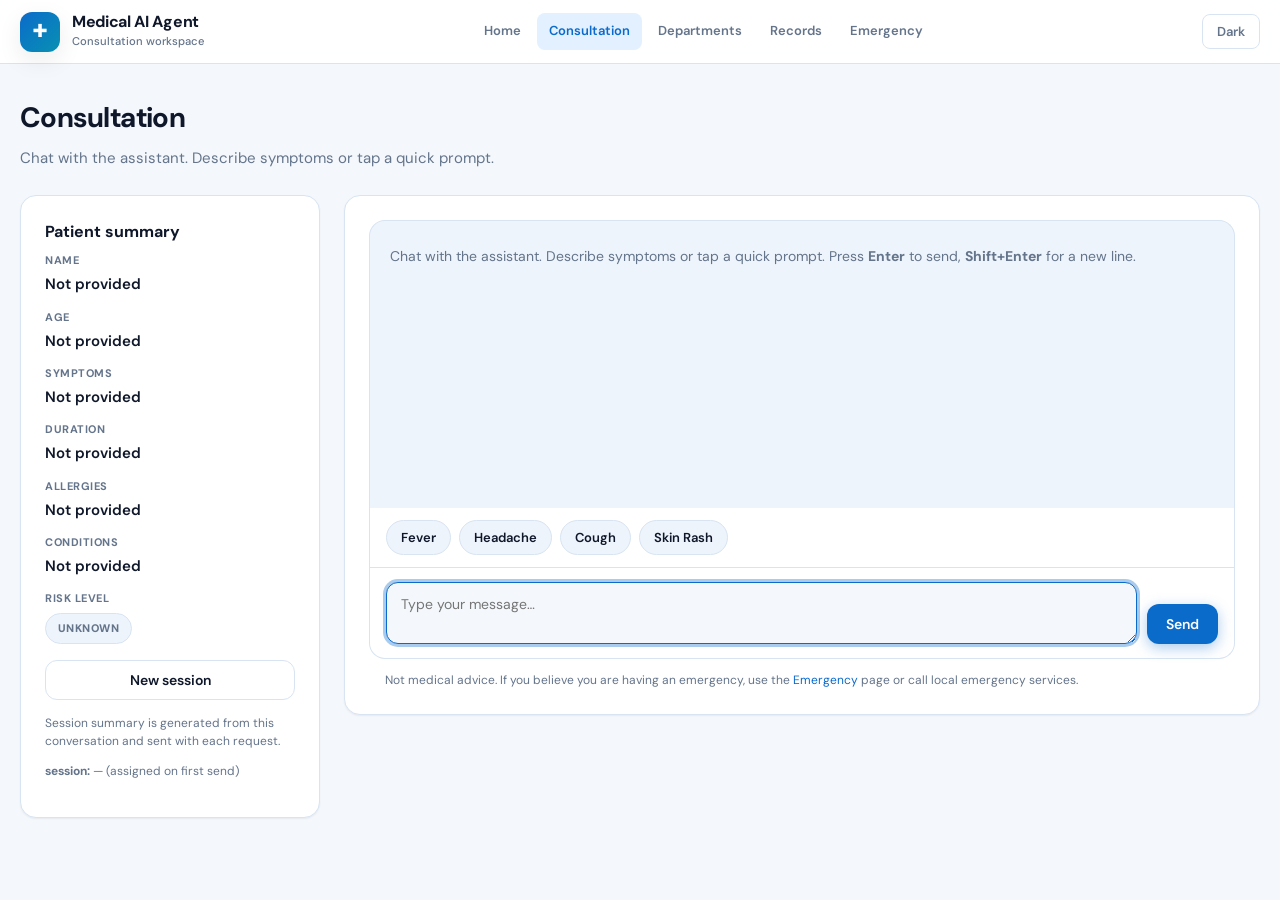
==== static/pages/consult.html @ 0b613ffb "Add lightweight MCP-style adapter layer" ====
<!DOCTYPE html>
<html lang="en">
  <head>
    <meta charset="utf-8" />
    <meta name="viewport" content="width=device-width, initial-scale=1" />
    <title>Consultation · Medical AI Agent</title>
    <link rel="stylesheet" href="/static/styles.css" />
  </head>
  <body>
    <div class="shell">
      <header class="nav" role="banner">
        <div class="nav__inner">
          <a href="/" class="nav__brand" data-nav="/">
            <span class="nav__logo" aria-hidden="true">✚</span>
            <div class="nav__titles">
              <p class="nav__title">Medical AI Agent</p>
              <p class="nav__subtitle">Consultation workspace</p>
            </div>
          </a>
          <nav class="nav__links" aria-label="Primary">
            <a href="/" class="nav__link" data-nav="/">Home</a>
            <a href="/static/pages/consult.html" class="nav__link" data-nav="/static/pages/consult.html">Consultation</a>
            <a href="/static/pages/departments.html" class="nav__link" data-nav="/static/pages/departments.html">Departments</a>
            <a href="/static/pages/records.html" class="nav__link" data-nav="/static/pages/records.html">Records</a>
            <a href="/static/pages/emergency.html" class="nav__link" data-nav="/static/pages/emergency.html">Emergency</a>
          </nav>
          <div class="nav__actions">
            <button type="button" class="btn btn--ghost btn--sm" id="themeToggle">Dark</button>
            <button type="button" class="nav__mobile-toggle" id="navMobileToggle" aria-label="Open menu" aria-expanded="false">
              <svg width="20" height="20" viewBox="0 0 24 24" fill="none" stroke="currentColor" stroke-width="2" aria-hidden="true">
                <path d="M4 6h16M4 12h16M4 18h16" />
              </svg>
            </button>
          </div>
        </div>
        <div class="nav__drawer" id="navDrawer">
          <a href="/" class="nav__link" data-nav="/">Home</a>
          <a href="/static/pages/consult.html" class="nav__link" data-nav="/static/pages/consult.html">Consultation</a>
          <a href="/static/pages/departments.html" class="nav__link" data-nav="/static/pages/departments.html">Departments</a>
          <a href="/static/pages/records.html" class="nav__link" data-nav="/static/pages/records.html">Records</a>
          <a href="/static/pages/emergency.html" class="nav__link" data-nav="/static/pages/emergency.html">Emergency</a>
        </div>
      </header>

      <main class="main">
        <div class="container container--wide">
          <header class="page-head">
            <h1>Consultation</h1>
            <p>Chat with the assistant. Describe symptoms or tap a quick prompt.</p>
          </header>

          <div class="consult-layout">
            <aside class="card patient-card" aria-label="Session summary">
              <h2 class="card__title" style="font-size: 1rem">Patient summary</h2>
              <p class="card__meta" id="deptContextLine" style="display: none"></p>
              <dl>
                <div>
                  <dt>Name</dt>
                  <dd id="sumName">Not provided</dd>
                </div>
                <div>
                  <dt>Age</dt>
                  <dd id="sumAge">Not provided</dd>
                </div>
                <div>
                  <dt>Symptoms</dt>
                  <dd id="sumSymptoms">Not provided</dd>
                </div>
                <div>
                  <dt>Duration</dt>
                  <dd id="sumDuration">Not provided</dd>
                </div>
                <div>
                  <dt>Allergies</dt>
                  <dd id="sumAllergies">Not provided</dd>
                </div>
                <div>
                  <dt>Conditions</dt>
                  <dd id="sumConditions">Not provided</dd>
                </div>
                <div>
                  <dt>Risk level</dt>
                  <dd style="margin-top: 6px">
                    <span id="sumRisk" class="risk-badge risk-badge--unknown" data-risk="unknown">Unknown</span>
                  </dd>
                </div>
              </dl>
              <button type="button" class="btn btn--secondary btn--block" id="newSessionBtn" style="margin-top: 16px">
                New session
              </button>
              <p class="muted" style="margin-top: 14px; font-size: 0.75rem; line-height: 1.5">
                Session summary is generated from this conversation and sent with each request.
              </p>
              <p class="muted" style="margin-top: 10px; font-size: 0.75rem">
                <strong>session:</strong> <span id="sessionIdDisplay">—</span>
              </p>
            </aside>

            <section class="card chat-panel" aria-label="Chat">
              <div class="chat-messages" id="messages" role="log" aria-live="polite" aria-relevant="additions">
                <div id="welcomeEmpty" class="muted" style="padding: 8px 4px 16px; font-size: 0.875rem; line-height: 1.6">
                  Chat with the assistant. Describe symptoms or tap a quick prompt. Press <strong>Enter</strong> to send,
                  <strong>Shift+Enter</strong> for a new line.
                </div>
              </div>
              <div class="chips" aria-label="Quick prompts">
                <button type="button" class="chip" data-chip="I have had a fever and cough for two days.">Fever</button>
                <button type="button" class="chip" data-chip="I have a severe headache and sensitivity to light.">Headache</button>
                <button type="button" class="chip" data-chip="I have a dry cough that is getting worse.">Cough</button>
                <button type="button" class="chip" data-chip="I have an itchy skin rash on my arms for three days.">Skin Rash</button>
              </div>
              <div class="chat-input-row">
                <label class="sr-only" for="messageInput">Message</label>
                <textarea id="messageInput" rows="2" placeholder="Type your message…"></textarea>
                <button type="button" class="btn btn--primary" id="sendBtn">Send</button>
              </div>
              <p class="muted" style="padding: 12px 16px 0; margin: 0; font-size: 0.75rem">
                Not medical advice. If you believe you are having an emergency, use the <a href="/static/pages/emergency.html">Emergency</a> page or call local emergency services.
              </p>
            </section>
          </div>
        </div>
      </main>
    </div>
    <script src="/static/app.js" defer></script>
    <script src="/static/consult.js" defer></script>
    <script>
      (function () {
        var params = new URLSearchParams(window.location.search);
        var dept = params.get("dept");
        var line = document.getElementById("deptContextLine");
        if (dept && line) {
          line.style.display = "block";
          line.textContent = "Booking context: " + decodeURIComponent(dept.replace(/\+/g, " "));
        }
      })();
    </script>
  </body>
</html>
---- static/styles.css ----
/* Medical AI Agent — interview-grade UI (no build step, no framework) */

@import url("https://fonts.googleapis.com/css2?family=DM+Sans:ital,opsz,wght@0,9..40,400;0,9..40,500;0,9..40,600;0,9..40,700;1,9..40,400&display=swap");

:root {
  --font: "DM Sans", system-ui, -apple-system, "Segoe UI", Roboto, sans-serif;
  --radius-sm: 8px;
  --radius-md: 12px;
  --radius-lg: 16px;
  --radius-xl: 22px;
  --shadow-sm: 0 1px 2px rgba(15, 23, 42, 0.06);
  --shadow-md: 0 8px 24px rgba(15, 23, 42, 0.08);
  --shadow-lg: 0 20px 50px rgba(15, 23, 42, 0.12);
  --transition: 0.2s ease;
  --nav-h: 64px;

  /* Light — medical blue + white */
  --bg: #f4f8fc;
  --bg-elevated: #ffffff;
  --surface: #ffffff;
  --surface-muted: #eef4fb;
  --border: #d8e4f2;
  --text: #0f172a;
  --text-muted: #64748b;
  --primary: #0b6bcb;
  --primary-hover: #0959ad;
  --primary-soft: #e3f0ff;
  --accent: #0d9488;
  --danger: #dc2626;
  --danger-soft: #fef2f2;
  --success: #059669;
  --ring: rgba(11, 107, 203, 0.35);
}

html.theme-dark {
  --bg: #0f1419;
  --bg-elevated: #151c24;
  --surface: #1a222d;
  --surface-muted: #222c38;
  --border: #2d3a4a;
  --text: #f1f5f9;
  --text-muted: #94a3b8;
  --primary: #3b9eff;
  --primary-hover: #62b0ff;
  --primary-soft: #1a3048;
  --accent: #2dd4bf;
  --danger: #f87171;
  --danger-soft: #3f1d1d;
  --success: #34d399;
  --ring: rgba(59, 158, 255, 0.4);
}

*,
*::before,
*::after {
  box-sizing: border-box;
}

html {
  scroll-behavior: smooth;
}

body {
  margin: 0;
  min-height: 100vh;
  font-family: var(--font);
  font-size: 15px;
  line-height: 1.55;
  color: var(--text);
  background: var(--bg);
  -webkit-font-smoothing: antialiased;
}

a {
  color: var(--primary);
  text-decoration: none;
  transition: color var(--transition);
}

a:hover {
  color: var(--primary-hover);
  text-decoration: underline;
  text-underline-offset: 3px;
}

code {
  font-family: ui-monospace, SFMono-Regular, Menlo, Consolas, monospace;
  font-size: 0.9em;
  padding: 2px 7px;
  border-radius: 6px;
  background: var(--surface-muted);
  border: 1px solid var(--border);
}

/* ---------- Layout ---------- */
.shell {
  min-height: 100vh;
  display: flex;
  flex-direction: column;
}

.main {
  flex: 1;
  padding-top: var(--nav-h);
}

.container {
  width: 100%;
  max-width: 1120px;
  margin: 0 auto;
  padding: 0 20px;
}

.container--wide {
  max-width: 1280px;
}

/* ---------- Nav ---------- */
.nav {
  position: fixed;
  top: 0;
  left: 0;
  right: 0;
  z-index: 100;
  height: var(--nav-h);
  border-bottom: 1px solid var(--border);
  background: color-mix(in srgb, var(--surface) 92%, transparent);
  backdrop-filter: blur(12px);
  -webkit-backdrop-filter: blur(12px);
}

.nav__inner {
  height: 100%;
  max-width: 1280px;
  margin: 0 auto;
  padding: 0 20px;
  display: flex;
  align-items: center;
  justify-content: space-between;
  gap: 16px;
}

.nav__brand {
  display: flex;
  align-items: center;
  gap: 12px;
  min-width: 0;
  color: inherit;
  text-decoration: none;
}

.nav__brand:hover {
  text-decoration: none;
  color: inherit;
}

.nav__logo {
  width: 40px;
  height: 40px;
  border-radius: var(--radius-md);
  background: linear-gradient(135deg, var(--primary) 0%, #0891b2 100%);
  display: grid;
  place-items: center;
  color: #fff;
  font-size: 18px;
  font-weight: 700;
  box-shadow: var(--shadow-md);
  flex-shrink: 0;
}

.nav__titles {
  min-width: 0;
}

.nav__title {
  font-size: 1rem;
  font-weight: 700;
  letter-spacing: -0.02em;
  margin: 0;
  line-height: 1.2;
  white-space: nowrap;
  overflow: hidden;
  text-overflow: ellipsis;
}

.nav__subtitle {
  margin: 2px 0 0;
  font-size: 0.7rem;
  color: var(--text-muted);
  font-weight: 500;
}

.nav__links {
  display: none;
  align-items: center;
  gap: 4px;
}

@media (min-width: 900px) {
  .nav__links {
    display: flex;
  }
}

.nav__link {
  padding: 8px 12px;
  border-radius: var(--radius-sm);
  font-size: 0.8125rem;
  font-weight: 600;
  color: var(--text-muted);
  transition: background var(--transition), color var(--transition);
}

.nav__link:hover {
  background: var(--surface-muted);
  color: var(--text);
  text-decoration: none;
}

.nav__link.is-active {
  color: var(--primary);
  background: var(--primary-soft);
}

.nav__actions {
  display: flex;
  align-items: center;
  gap: 8px;
  flex-shrink: 0;
}

.nav__mobile-toggle {
  display: flex;
  width: 40px;
  height: 40px;
  border: 1px solid var(--border);
  border-radius: var(--radius-sm);
  background: var(--surface);
  align-items: center;
  justify-content: center;
  cursor: pointer;
  color: var(--text);
}

@media (min-width: 900px) {
  .nav__mobile-toggle {
    display: none;
  }
}

.nav__drawer {
  display: none;
  position: fixed;
  top: var(--nav-h);
  left: 0;
  right: 0;
  background: var(--surface);
  border-bottom: 1px solid var(--border);
  padding: 12px 20px 20px;
  flex-direction: column;
  gap: 4px;
  z-index: 99;
  box-shadow: var(--shadow-lg);
}

.nav__drawer.is-open {
  display: flex;
}

@media (min-width: 900px) {
  .nav__drawer {
    display: none !important;
  }
}

/* ---------- Buttons ---------- */
.btn {
  display: inline-flex;
  align-items: center;
  justify-content: center;
  gap: 8px;
  padding: 10px 18px;
  font-family: inherit;
  font-size: 0.875rem;
  font-weight: 600;
  border-radius: var(--radius-md);
  border: 1px solid transparent;
  cursor: pointer;
  transition: transform 0.15s ease, box-shadow var(--transition), background var(--transition),
    border-color var(--transition), color var(--transition);
}

.btn:active {
  transform: scale(0.98);
}

.btn--primary {
  background: var(--primary);
  color: #fff;
  box-shadow: 0 4px 14px rgba(11, 107, 203, 0.35);
}

.btn--primary:hover {
  background: var(--primary-hover);
  box-shadow: 0 6px 20px rgba(11, 107, 203, 0.4);
}

.btn--secondary {
  background: var(--surface);
  color: var(--text);
  border-color: var(--border);
}

.btn--secondary:hover {
  background: var(--surface-muted);
  border-color: color-mix(in srgb, var(--primary) 35%, var(--border));
}

.btn--ghost {
  background: transparent;
  color: var(--text-muted);
  border-color: var(--border);
}

.btn--ghost:hover {
  color: var(--text);
  background: var(--surface-muted);
}

.btn--danger {
  background: var(--danger);
  color: #fff;
  border-color: var(--danger);
}

.btn--danger:hover {
  filter: brightness(1.08);
}

.btn--lg {
  padding: 14px 24px;
  font-size: 0.9375rem;
  border-radius: var(--radius-lg);
}

.btn--sm {
  padding: 8px 14px;
  font-size: 0.8125rem;
  border-radius: var(--radius-sm);
}

.btn--block {
  width: 100%;
}

/* ---------- Hero (home) ---------- */
.hero {
  padding: 48px 0 64px;
  position: relative;
  overflow: hidden;
}

.hero::before {
  content: "";
  position: absolute;
  inset: 0;
  background: radial-gradient(ellipse 80% 60% at 50% -20%, color-mix(in srgb, var(--primary) 22%, transparent), transparent 55%);
  pointer-events: none;
}

.hero__grid {
  position: relative;
  display: grid;
  gap: 40px;
  align-items: center;
}

@media (min-width: 880px) {
  .hero__grid {
    grid-template-columns: 1.1fr 0.9fr;
    gap: 48px;
  }
}

.hero__eyebrow {
  display: inline-flex;
  align-items: center;
  gap: 8px;
  font-size: 0.75rem;
  font-weight: 600;
  text-transform: uppercase;
  letter-spacing: 0.06em;
  color: var(--primary);
  margin-bottom: 12px;
}

.hero__dot {
  width: 8px;
  height: 8px;
  border-radius: 50%;
  background: var(--success);
  box-shadow: 0 0 0 4px color-mix(in srgb, var(--success) 25%, transparent);
}

.hero h1 {
  margin: 0 0 16px;
  font-size: clamp(2rem, 4.5vw, 2.75rem);
  font-weight: 700;
  letter-spacing: -0.03em;
  line-height: 1.15;
}

.hero__lead {
  margin: 0 0 28px;
  font-size: 1.0625rem;
  color: var(--text-muted);
  max-width: 36ch;
}

.hero__actions {
  display: flex;
  flex-wrap: wrap;
  gap: 12px;
}

.hero__panel {
  background: var(--surface);
  border: 1px solid var(--border);
  border-radius: var(--radius-xl);
  padding: 24px;
  box-shadow: var(--shadow-lg);
}

.hero__panel h3 {
  margin: 0 0 16px;
  font-size: 0.875rem;
  font-weight: 700;
  color: var(--text-muted);
  text-transform: uppercase;
  letter-spacing: 0.04em;
}

.hero__stat-row {
  display: grid;
  grid-template-columns: repeat(3, 1fr);
  gap: 12px;
}

.hero__stat {
  padding: 14px;
  border-radius: var(--radius-md);
  background: var(--surface-muted);
  border: 1px solid var(--border);
  text-align: center;
}

.hero__stat b {
  display: block;
  font-size: 1.25rem;
  font-weight: 700;
  color: var(--primary);
}

.hero__stat span {
  font-size: 0.6875rem;
  color: var(--text-muted);
  font-weight: 600;
}

/* ---------- Cards ---------- */
.card {
  background: var(--surface);
  border: 1px solid var(--border);
  border-radius: var(--radius-lg);
  padding: 24px;
  box-shadow: var(--shadow-sm);
  transition: box-shadow var(--transition), transform var(--transition), border-color var(--transition);
}

.card:hover {
  box-shadow: var(--shadow-md);
}

.card--interactive:hover {
  transform: translateY(-2px);
  border-color: color-mix(in srgb, var(--primary) 40%, var(--border));
}

.card__title {
  margin: 0 0 8px;
  font-size: 1.0625rem;
  font-weight: 700;
}

.card__meta {
  margin: 0 0 12px;
  font-size: 0.8125rem;
  color: var(--text-muted);
}

.card__body {
  margin: 0;
  font-size: 0.875rem;
  color: var(--text-muted);
  line-height: 1.6;
}

/* ---------- Grid pages ---------- */
.page-head {
  padding: 32px 0 24px;
}

.page-head h1 {
  margin: 0 0 8px;
  font-size: 1.75rem;
  font-weight: 700;
  letter-spacing: -0.02em;
}

.page-head p {
  margin: 0;
  color: var(--text-muted);
  max-width: 56ch;
}

.grid-depts {
  display: grid;
  gap: 20px;
  padding-bottom: 48px;
}

@media (min-width: 640px) {
  .grid-depts {
    grid-template-columns: repeat(2, 1fr);
  }
}

@media (min-width: 1024px) {
  .grid-depts {
    grid-template-columns: repeat(3, 1fr);
  }
}

/* ---------- Consult layout ---------- */
.consult-layout {
  display: grid;
  gap: 24px;
  padding-bottom: 48px;
}

@media (min-width: 960px) {
  .consult-layout {
    grid-template-columns: 300px 1fr;
    align-items: start;
  }
}

.patient-card dl {
  margin: 0;
  display: grid;
  gap: 12px;
}

.patient-card dt {
  font-size: 0.6875rem;
  font-weight: 700;
  text-transform: uppercase;
  letter-spacing: 0.05em;
  color: var(--text-muted);
}

.patient-card dd {
  margin: 4px 0 0;
  font-size: 0.9375rem;
  font-weight: 600;
}

.patient-card .tag-list {
  display: flex;
  flex-wrap: wrap;
  gap: 6px;
  margin-top: 4px;
}

.tag {
  font-size: 0.75rem;
  font-weight: 600;
  padding: 4px 10px;
  border-radius: 999px;
  background: var(--primary-soft);
  color: var(--primary);
  border: 1px solid color-mix(in srgb, var(--primary) 20%, transparent);
}

.chat-panel {
  display: flex;
  flex-direction: column;
  min-height: 520px;
  max-height: calc(100vh - var(--nav-h) - 140px);
}

.chat-messages {
  flex: 1;
  overflow-y: auto;
  padding: 16px;
  background: var(--surface-muted);
  border-radius: var(--radius-lg) var(--radius-lg) 0 0;
  border: 1px solid var(--border);
  border-bottom: none;
  scrollbar-width: thin;
  scrollbar-color: var(--border) transparent;
}

.msg {
  display: flex;
  margin-bottom: 14px;
}

.msg--user {
  justify-content: flex-end;
}

.msg__bubble {
  max-width: min(85%, 560px);
  padding: 12px 16px;
  border-radius: var(--radius-lg);
  font-size: 0.875rem;
  line-height: 1.55;
  white-space: pre-wrap;
  word-break: break-word;
}

.msg--user .msg__bubble {
  background: linear-gradient(135deg, var(--primary) 0%, #0e7490 100%);
  color: #fff;
  border-bottom-right-radius: 6px;
  box-shadow: var(--shadow-md);
}

.msg--assistant .msg__bubble {
  background: var(--surface);
  border: 1px solid var(--border);
  color: var(--text);
  border-bottom-left-radius: 6px;
  box-shadow: var(--shadow-sm);
}

.msg__meta {
  margin-top: 8px;
  display: flex;
  flex-wrap: wrap;
  gap: 6px;
}

.badge {
  font-size: 0.6875rem;
  font-weight: 700;
  padding: 4px 10px;
  border-radius: 999px;
  border: 1px solid var(--border);
  background: var(--surface-muted);
  color: var(--text-muted);
}

.badge--emergency {
  border-color: #fecaca;
  background: var(--danger-soft);
  color: var(--danger);
}

/* Session summary — risk level (consultation sidebar) */
.risk-badge {
  display: inline-flex;
  align-items: center;
  font-size: 0.6875rem;
  font-weight: 800;
  letter-spacing: 0.04em;
  text-transform: uppercase;
  padding: 6px 12px;
  border-radius: 999px;
  border: 1px solid var(--border);
  transition: background var(--transition), border-color var(--transition), color var(--transition);
}

.risk-badge--unknown {
  background: var(--surface-muted);
  color: var(--text-muted);
  border-color: var(--border);
}

.risk-badge--routine {
  background: color-mix(in srgb, var(--primary) 12%, var(--surface));
  color: var(--primary);
  border-color: color-mix(in srgb, var(--primary) 35%, var(--border));
}

.risk-badge--monitor {
  background: color-mix(in srgb, #d97706 14%, var(--surface));
  color: #b45309;
  border-color: color-mix(in srgb, #d97706 35%, var(--border));
}

html.theme-dark .risk-badge--monitor {
  color: #fbbf24;
}

.risk-badge--emergency {
  background: var(--danger-soft);
  color: var(--danger);
  border-color: color-mix(in srgb, var(--danger) 45%, var(--border));
  box-shadow: 0 0 0 1px color-mix(in srgb, var(--danger) 12%, transparent);
}

.chips {
  display: flex;
  flex-wrap: wrap;
  gap: 8px;
  padding: 12px 16px;
  border: 1px solid var(--border);
  border-top: none;
  background: var(--surface);
}

.chip {
  font-family: inherit;
  font-size: 0.8125rem;
  font-weight: 600;
  padding: 8px 14px;
  border-radius: 999px;
  border: 1px solid var(--border);
  background: var(--surface-muted);
  color: var(--text);
  cursor: pointer;
  transition: background var(--transition), border-color var(--transition), transform 0.12s ease;
}

.chip:hover {
  border-color: var(--primary);
  background: var(--primary-soft);
  color: var(--primary);
}

.chip:active {
  transform: scale(0.97);
}

.chat-input-row {
  display: flex;
  gap: 10px;
  padding: 14px 16px;
  border: 1px solid var(--border);
  border-top: none;
  background: var(--surface);
  border-radius: 0 0 var(--radius-lg) var(--radius-lg);
  align-items: flex-end;
}

.chat-input-row textarea {
  flex: 1;
  min-height: 48px;
  max-height: 140px;
  resize: vertical;
  padding: 12px 14px;
  font-family: inherit;
  font-size: 0.875rem;
  border: 1px solid var(--border);
  border-radius: var(--radius-md);
  background: var(--bg);
  color: var(--text);
  transition: border-color var(--transition), box-shadow var(--transition);
}

.chat-input-row textarea:focus {
  outline: none;
  border-color: var(--primary);
  box-shadow: 0 0 0 3px var(--ring);
}

.typing-indicator {
  display: inline-flex;
  align-items: center;
  gap: 8px;
  padding: 10px 14px;
  border-radius: 999px;
  background: var(--surface);
  border: 1px solid var(--border);
  font-size: 0.75rem;
  color: var(--text-muted);
}

.typing-indicator__dot {
  width: 6px;
  height: 6px;
  border-radius: 50%;
  background: var(--primary);
  animation: pulse-dot 1.2s ease-in-out infinite;
}

.typing-indicator__dot:nth-child(2) {
  animation-delay: 0.15s;
}

.typing-indicator__dot:nth-child(3) {
  animation-delay: 0.3s;
}

@keyframes pulse-dot {
  0%,
  100% {
    opacity: 0.35;
    transform: scale(0.9);
  }
  50% {
    opacity: 1;
    transform: scale(1);
  }
}

/* ---------- Records accordion ---------- */
.acc-item {
  border: 1px solid var(--border);
  border-radius: var(--radius-md);
  margin-bottom: 10px;
  overflow: hidden;
  background: var(--surface);
}

.acc-item summary {
  padding: 16px 18px;
  cursor: pointer;
  font-weight: 600;
  list-style: none;
  display: flex;
  justify-content: space-between;
  align-items: center;
  gap: 12px;
  transition: background var(--transition);
}

.acc-item summary::-webkit-details-marker {
  display: none;
}

.acc-item summary:hover {
  background: var(--surface-muted);
}

.acc-item summary .acc-date {
  font-size: 0.8125rem;
  font-weight: 700;
  color: var(--primary);
}

.acc-body {
  padding: 0 18px 18px;
  font-size: 0.875rem;
  color: var(--text-muted);
  border-top: 1px solid var(--border);
  padding-top: 14px;
}

/* ---------- Emergency page ---------- */
.emergency-hero {
  padding: 40px 0 32px;
  text-align: center;
  border-radius: 0 0 var(--radius-xl) var(--radius-xl);
  background: linear-gradient(180deg, color-mix(in srgb, var(--danger) 18%, var(--surface)) 0%, var(--surface) 100%);
  border-bottom: 1px solid var(--border);
  margin-bottom: 32px;
}

.emergency-hero h1 {
  margin: 0 0 12px;
  font-size: clamp(1.5rem, 4vw, 2rem);
  font-weight: 800;
  color: var(--danger);
}

.emergency-hero p {
  margin: 0 auto;
  max-width: 42ch;
  color: var(--text-muted);
  font-size: 0.9375rem;
}

.emergency-actions {
  display: grid;
  gap: 12px;
  max-width: 480px;
  margin: 0 auto 40px;
}

@media (min-width: 520px) {
  .emergency-actions {
    grid-template-columns: 1fr 1fr;
  }
}

.disclaimer-bar {
  padding: 16px 20px;
  text-align: center;
  font-size: 0.8125rem;
  color: var(--text-muted);
  border-top: 1px solid var(--border);
  background: var(--surface);
}

/* Pin emergency disclaimer to viewport bottom when content is short */
.shell > footer.disclaimer-bar {
  margin-top: auto;
}

/* ---------- Footer strip (home) ---------- */
.footer-links {
  padding: 24px 0 40px;
  text-align: center;
  font-size: 0.8125rem;
  color: var(--text-muted);
}

.footer-links a {
  margin: 0 10px;
  font-weight: 600;
}

/* ---------- Utilities ---------- */
.muted {
  color: var(--text-muted);
}

.sr-only {
  position: absolute;
  width: 1px;
  height: 1px;
  padding: 0;
  margin: -1px;
  overflow: hidden;
  clip: rect(0, 0, 0, 0);
  border: 0;
}

.hidden {
  display: none !important;
}

.error-bubble {
  max-width: 90%;
  padding: 12px 16px;
  border-radius: var(--radius-md);
  background: var(--danger-soft);
  border: 1px solid color-mix(in srgb, var(--danger) 35%, transparent);
  color: var(--danger);
  font-size: 0.875rem;
}
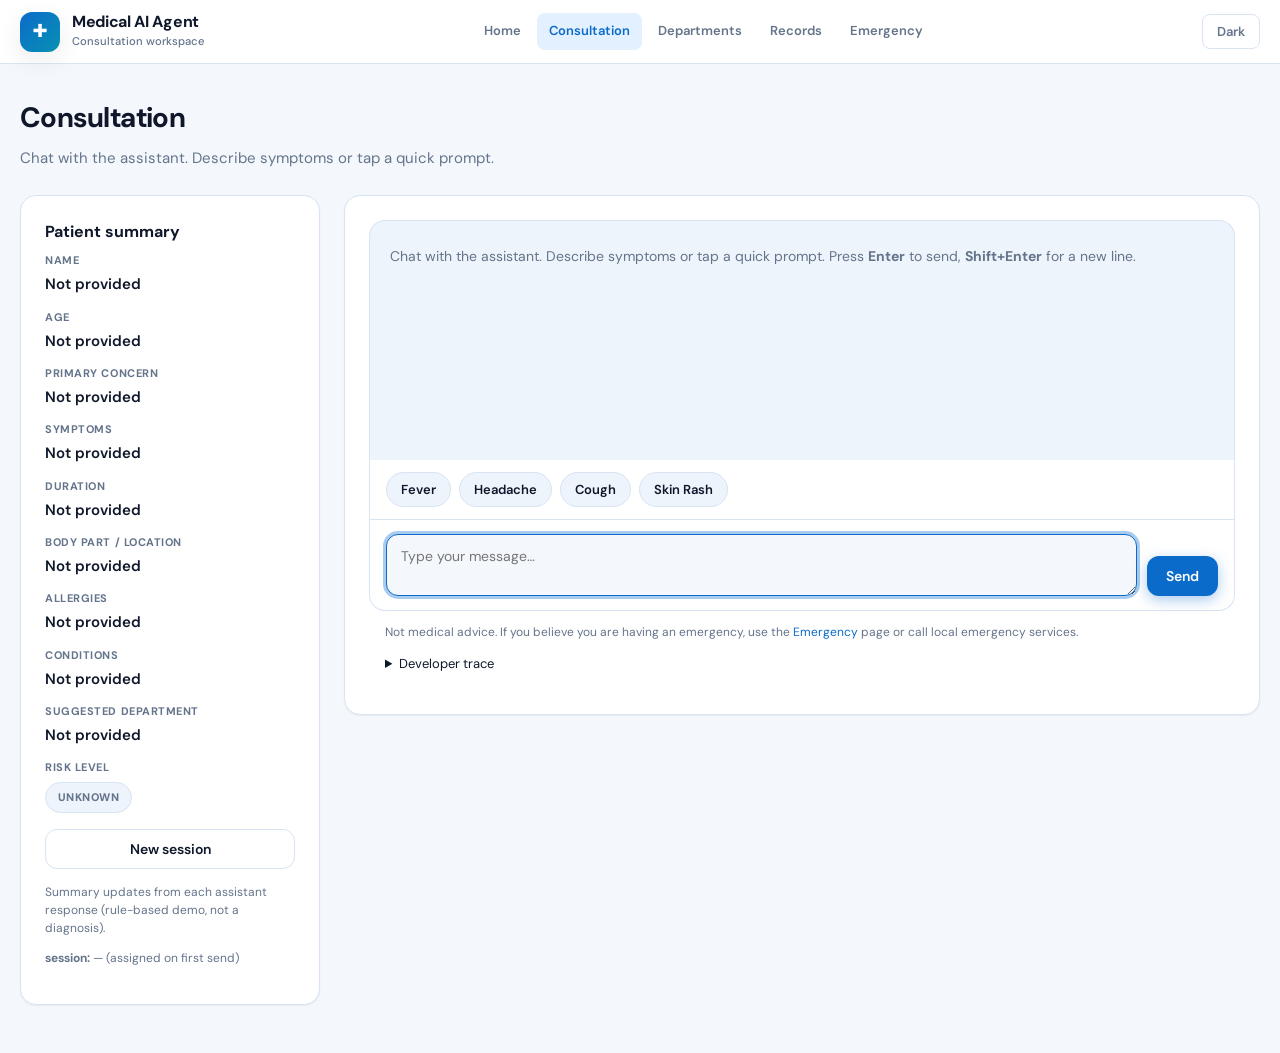
==== commit b6c46763: "Add structured intake and patient summary flow" ====
--- a/static/pages/consult.html
+++ b/static/pages/consult.html
@@ -63,6 +63,10 @@
                   <dd id="sumAge">Not provided</dd>
                 </div>
                 <div>
+                  <dt>Primary concern</dt>
+                  <dd id="sumPrimary">Not provided</dd>
+                </div>
+                <div>
                   <dt>Symptoms</dt>
                   <dd id="sumSymptoms">Not provided</dd>
                 </div>
@@ -71,12 +75,20 @@
                   <dd id="sumDuration">Not provided</dd>
                 </div>
                 <div>
+                  <dt>Body part / location</dt>
+                  <dd id="sumBodyLoc">Not provided</dd>
+                </div>
+                <div>
                   <dt>Allergies</dt>
                   <dd id="sumAllergies">Not provided</dd>
                 </div>
                 <div>
                   <dt>Conditions</dt>
                   <dd id="sumConditions">Not provided</dd>
+                </div>
+                <div>
+                  <dt>Suggested department</dt>
+                  <dd id="sumDept">Not provided</dd>
                 </div>
                 <div>
                   <dt>Risk level</dt>
@@ -89,7 +101,7 @@
                 New session
               </button>
               <p class="muted" style="margin-top: 14px; font-size: 0.75rem; line-height: 1.5">
-                Session summary is generated from this conversation and sent with each request.
+                Summary updates from each assistant response (rule-based demo, not a diagnosis).
               </p>
               <p class="muted" style="margin-top: 10px; font-size: 0.75rem">
                 <strong>session:</strong> <span id="sessionIdDisplay">—</span>
@@ -117,6 +129,14 @@
               <p class="muted" style="padding: 12px 16px 0; margin: 0; font-size: 0.75rem">
                 Not medical advice. If you believe you are having an emergency, use the <a href="/static/pages/emergency.html">Emergency</a> page or call local emergency services.
               </p>
+              <details class="dev-trace" id="devTracePanel" style="margin: 12px 16px 16px">
+                <summary style="cursor: pointer; font-size: 0.8125rem; user-select: none">Developer trace</summary>
+                <pre
+                  id="devTraceBody"
+                  class="muted"
+                  style="white-space: pre-wrap; font-size: 0.75rem; max-height: 280px; overflow: auto; margin-top: 8px"
+                ></pre>
+              </details>
             </section>
           </div>
         </div>
--- a/static/styles.css
+++ b/static/styles.css
@@ -704,6 +704,16 @@
   color: #fbbf24;
 }
 
+.risk-badge--urgent {
+  background: color-mix(in srgb, #ea580c 16%, var(--surface));
+  color: #c2410c;
+  border-color: color-mix(in srgb, #ea580c 40%, var(--border));
+}
+
+html.theme-dark .risk-badge--urgent {
+  color: #fdba74;
+}
+
 .risk-badge--emergency {
   background: var(--danger-soft);
   color: var(--danger);
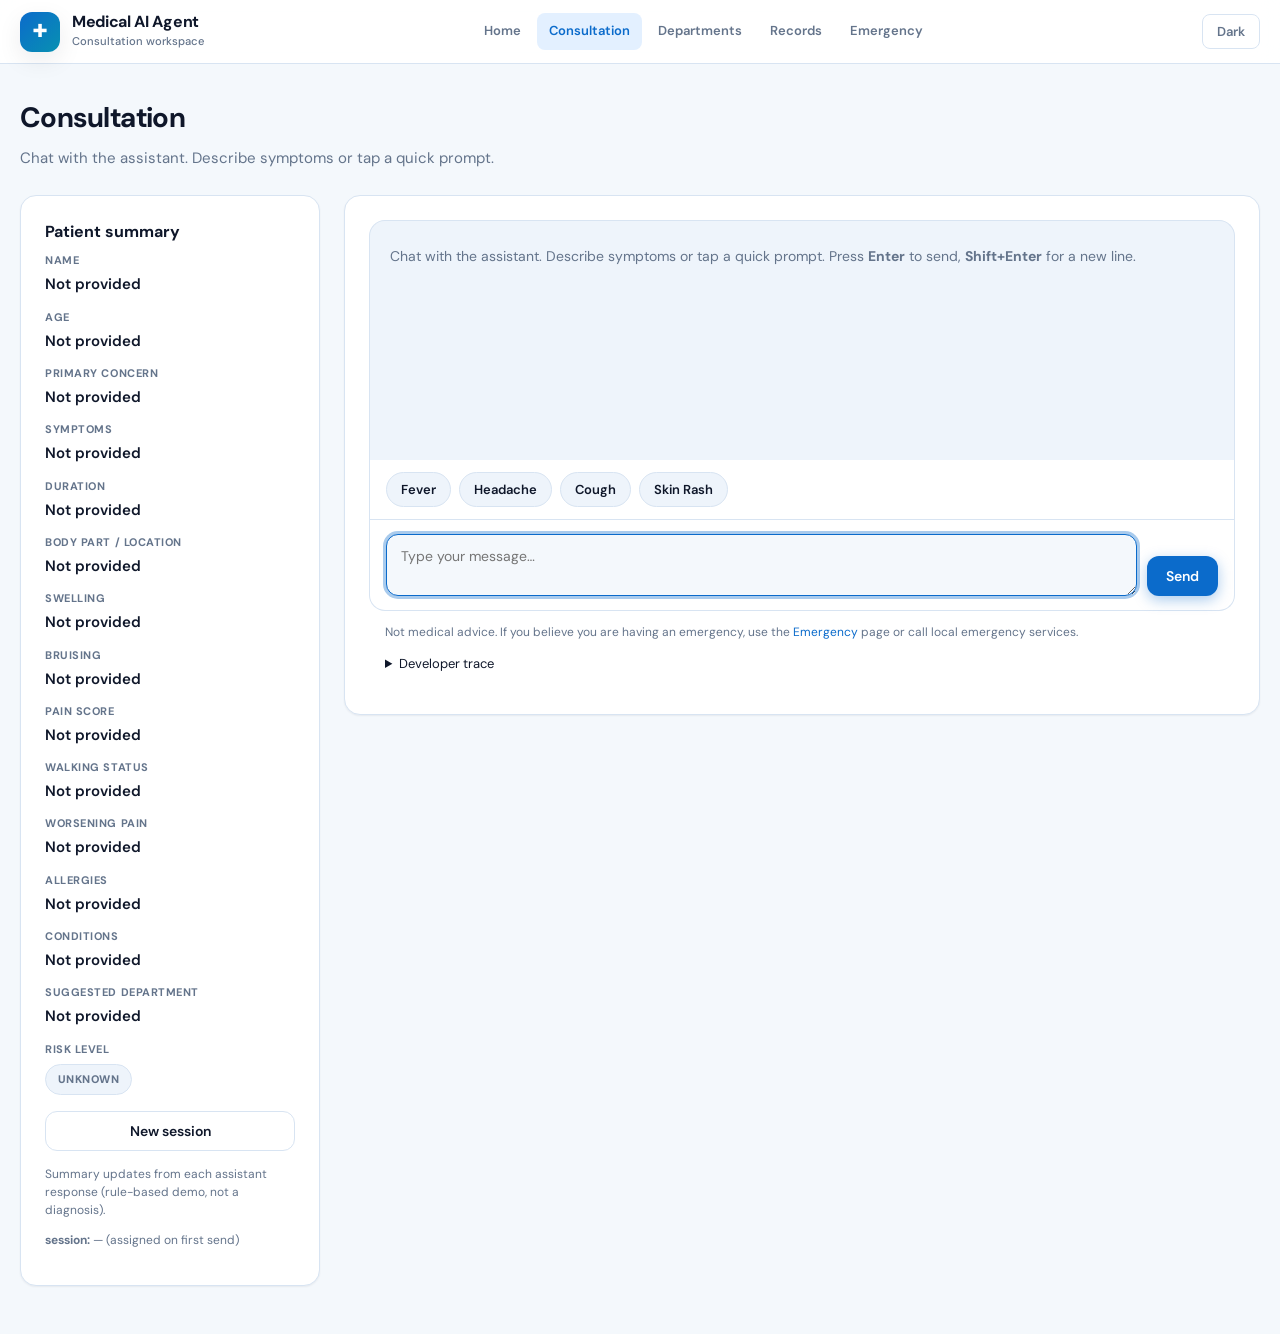
==== commit a7a8ec75: "Add state-aware ankle dialogue policy" ====
--- a/static/pages/consult.html
+++ b/static/pages/consult.html
@@ -79,6 +79,26 @@
                   <dd id="sumBodyLoc">Not provided</dd>
                 </div>
                 <div>
+                  <dt>Swelling</dt>
+                  <dd id="sumSwelling">Not provided</dd>
+                </div>
+                <div>
+                  <dt>Bruising</dt>
+                  <dd id="sumBruise">Not provided</dd>
+                </div>
+                <div>
+                  <dt>Pain score</dt>
+                  <dd id="sumPain">Not provided</dd>
+                </div>
+                <div>
+                  <dt>Walking status</dt>
+                  <dd id="sumWalking">Not provided</dd>
+                </div>
+                <div>
+                  <dt>Worsening pain</dt>
+                  <dd id="sumWorse">Not provided</dd>
+                </div>
+                <div>
                   <dt>Allergies</dt>
                   <dd id="sumAllergies">Not provided</dd>
                 </div>
